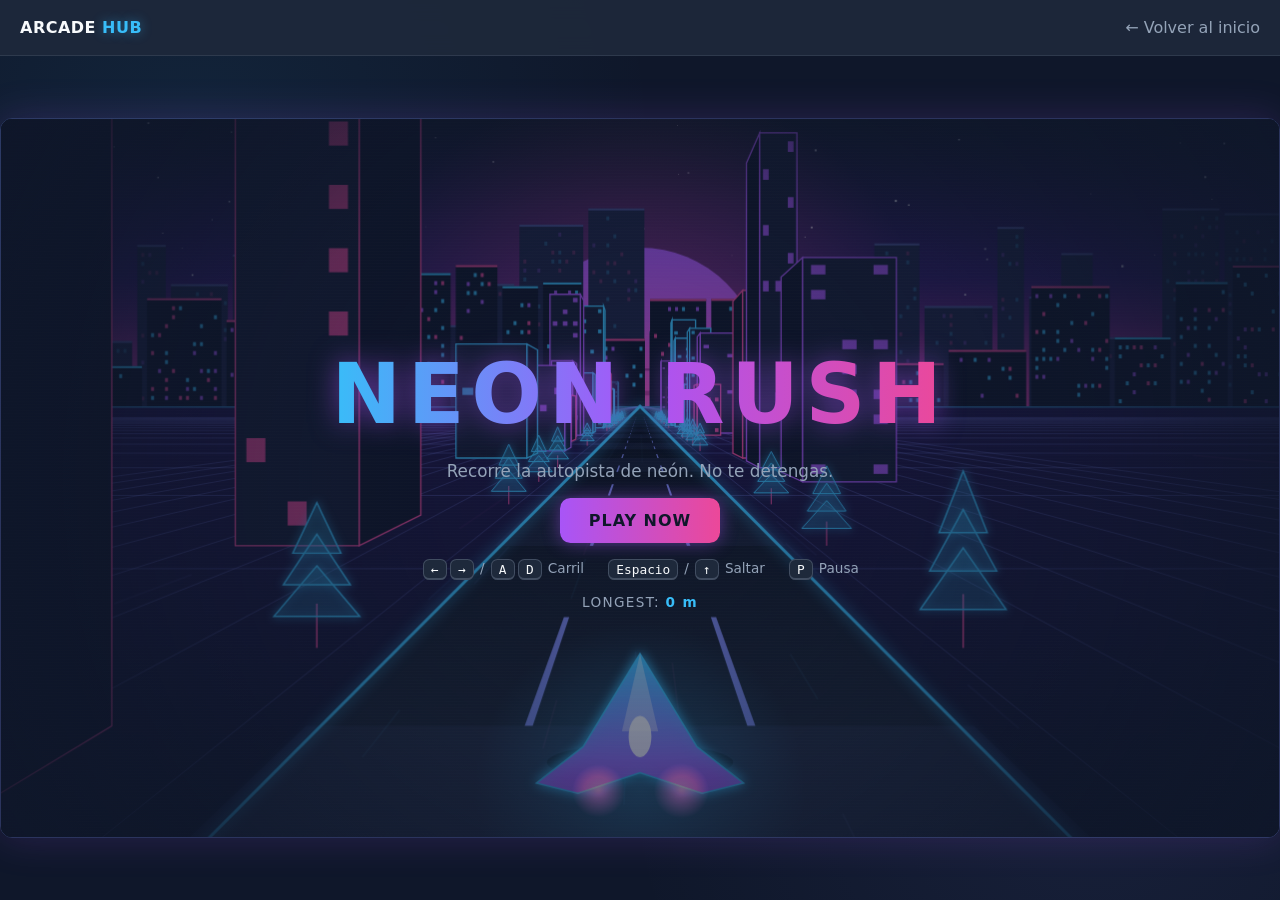
==== juego2.html @ 8e09e511 "v1 neon run corregir desbordamiento" ====
<!DOCTYPE html>
<html lang="es">
<head>
  <meta charset="UTF-8">
  <meta name="viewport" content="width=device-width, initial-scale=1, maximum-scale=1, user-scalable=no">
  <title>NEON RUSH</title>
  <link rel="stylesheet" href="css/juego2.css">
</head>
<body class="page-game1">

  <!-- Barra superior coherente con el sitio principal -->
  <nav class="arcade-navbar">
    <a class="navbar-brand" href="index.html">ARCADE <span class="brand-accent">HUB</span></a>
    <a class="nav-link" href="index.html">&larr; Volver al inicio</a>
  </nav>

  <main class="stage" id="stage" data-state="menu">
    <canvas id="game"></canvas>

    <!-- HUD -->
    <div class="hud" id="hud">
      <div class="hud-row"><span>DISTANCE</span><b id="hDist">0 m</b></div>
      <div class="hud-row"><span>LONGEST</span><b id="hBest">0 m</b></div>
      <div class="hud-row"><span>SPEED</span><b id="hSpeed">0 km/h</b></div>
      <div class="hud-row"><span>HOPS LEFT</span><b id="hHops" class="pips">◆◆◆</b></div>
    </div>

    <div class="toast" id="toast">SPEED UP</div>

    <!-- Pantalla inicial -->
    <section class="screen" id="menu">
      <h1 class="logo">NEON RUSH</h1>
      <p class="tagline">Recorre la autopista de neón. No te detengas.</p>
      <button class="btn-neon" id="btnPlay">PLAY NOW</button>
      <div class="help">
        <span><kbd>←</kbd><kbd>→</kbd> / <kbd>A</kbd><kbd>D</kbd> Carril</span>
        <span><kbd>Espacio</kbd> / <kbd>↑</kbd> Saltar</span>
        <span><kbd>P</kbd> Pausa</span>
      </div>
      <p class="record">LONGEST: <b id="mBest">0 m</b></p>
    </section>

    <!-- Pausa -->
    <section class="screen" id="pause">
      <h2 class="title">PAUSED</h2>
      <div class="btn-row">
        <button class="btn-neon" id="btnResume">RESUME</button>
        <button class="btn-ghost" id="btnMenu2">MAIN MENU</button>
      </div>
    </section>

    <!-- Game Over -->
    <section class="screen" id="over">
      <h2 class="title over">GAME OVER</h2>
      <div class="panel">
        <div class="hud-row"><span>DISTANCE</span><b id="oDist">0 m</b></div>
        <div class="hud-row"><span>LONGEST</span><b id="oBest">0 m</b></div>
        <p class="newrec" id="oNew">¡NUEVO RÉCORD!</p>
      </div>
      <div class="btn-row">
        <button class="btn-neon" id="btnRetry">TRY AGAIN</button>
        <button class="btn-ghost" id="btnMenu">MAIN MENU</button>
      </div>
    </section>

    <!-- Controles táctiles -->
    <div class="touch">
      <div class="touch-group">
        <button data-act="left" aria-label="Izquierda">◀</button>
        <button data-act="right" aria-label="Derecha">▶</button>
      </div>
      <button data-act="jump" class="jump" aria-label="Saltar">▲</button>
    </div>
  </main>

  <script src="js/juego2.js"></script>
</body>
</html>
---- css/juego2.css ----
/* ===== NEON RUSH · juego2.css =====
   Variables copiadas de style.css del sitio principal (identidad coherente) */
:root{
  --bg-main:#0F172A; --bg-surface:#1E293B;
  --text-primary:#F8FAFC; --text-muted:#94A3B8;
  --nav-h:56px;
}
*{box-sizing:border-box;margin:0}
html,body{height:100%}
body{
  background-color:var(--bg-main);color:var(--text-primary);
  font-family:system-ui,-apple-system,"Segoe UI",Roboto,sans-serif;
  display:flex;flex-direction:column;overflow:hidden;
  background-image:radial-gradient(circle at 15% 15%,rgba(56,189,248,.08),transparent 35%),
                   radial-gradient(circle at 85% 85%,rgba(129,140,248,.08),transparent 35%);
  -webkit-tap-highlight-color:transparent;user-select:none;
}
.arcade-navbar{
  height:var(--nav-h);flex:none;display:flex;align-items:center;justify-content:space-between;padding:0 1.25rem;
  background:rgba(30,41,59,.92);backdrop-filter:blur(10px);border-bottom:1px solid rgba(148,163,184,.15);
}
.navbar-brand{font-weight:800;letter-spacing:.5px;color:var(--text-primary);text-decoration:none}
.brand-accent{color:#38BDF8;text-shadow:0 0 12px rgba(56,189,248,.45)}
.nav-link{color:var(--text-muted);text-decoration:none;font-weight:500;transition:color .2s}
.nav-link:hover{color:#38BDF8}

/* Escenario: mantiene 16:9 sin deformar */
.stage{
  position:relative;margin:auto;aspect-ratio:16/9;overflow:hidden;
  width:min(100vw,calc((100vh - var(--nav-h)) * 16 / 9));
  width:min(100vw,calc((100dvh - var(--nav-h)) * 16 / 9));
  border:1px solid rgba(129,140,248,.25);border-radius:.75rem;
  box-shadow:0 0 40px rgba(168,85,247,.18);
}
@media (max-aspect-ratio:1/1){
  .stage{width:100vw;height:calc(100vh - var(--nav-h));height:calc(100dvh - var(--nav-h));aspect-ratio:auto;border-radius:0;border:0}
}
canvas{display:block;width:100%;height:100%}
.stage::after{
  content:"";position:absolute;inset:0;pointer-events:none;
  background:radial-gradient(ellipse at center,transparent 55%,rgba(15,23,42,.7)),
             repeating-linear-gradient(0deg,rgba(255,255,255,.015) 0 1px,transparent 1px 3px);
}

/* HUD */
.hud{
  position:absolute;top:12px;right:12px;z-index:3;min-width:150px;padding:.6rem .9rem;display:grid;gap:.3rem;
  background:rgba(30,41,59,.45);backdrop-filter:blur(8px);border:1px solid rgba(129,140,248,.35);border-radius:.75rem;
  opacity:0;transition:opacity .4s;pointer-events:none;
}
.stage[data-state="play"] .hud,.stage[data-state="pause"] .hud,.stage[data-state="crash"] .hud{opacity:1}
.hud-row{display:flex;justify-content:space-between;gap:1rem;align-items:baseline;font-variant-numeric:tabular-nums}
.hud-row span{font-size:.68rem;letter-spacing:.12em;color:var(--text-muted);font-weight:600}
.hud-row b{color:var(--text-primary);font-size:1rem;text-shadow:0 0 8px rgba(56,189,248,.5)}
.pips{color:#EC4899!important;letter-spacing:.1em}

/* Pantallas */
.screen{
  position:absolute;inset:0;z-index:4;display:flex;flex-direction:column;align-items:center;justify-content:center;gap:1.1rem;
  text-align:center;padding:1rem;background:radial-gradient(circle,rgba(15,23,42,.35),rgba(15,23,42,.8));
  opacity:0;visibility:hidden;transform:scale(.97);transition:opacity .45s,transform .45s,visibility .45s;
}
.stage[data-state="menu"] #menu,.stage[data-state="pause"] #pause,.stage[data-state="over"] #over{opacity:1;visibility:visible;transform:none}
.logo{
  font-size:clamp(2.2rem,9vw,5.2rem);font-weight:900;letter-spacing:.08em;
  background:linear-gradient(90deg,#38BDF8,#A855F7,#EC4899);-webkit-background-clip:text;background-clip:text;-webkit-text-fill-color:transparent;
  filter:drop-shadow(0 0 14px rgba(168,85,247,.55));
}
.title{font-size:clamp(1.8rem,6vw,3.4rem);font-weight:900;letter-spacing:.1em;color:#F8FAFC;text-shadow:0 0 18px rgba(129,140,248,.7)}
.title.over{background:linear-gradient(90deg,#A855F7,#EC4899);-webkit-background-clip:text;background-clip:text;-webkit-text-fill-color:transparent;filter:drop-shadow(0 0 14px rgba(236,72,153,.5))}
.tagline{color:var(--text-muted);font-size:clamp(.8rem,2vw,1.05rem)}
.btn-neon,.btn-ghost{font:inherit;font-weight:800;letter-spacing:.06em;cursor:pointer;border-radius:.65rem;padding:.8rem 1.8rem;transition:transform .15s,opacity .2s,box-shadow .2s}
.btn-neon{border:none;color:#0F172A;background:linear-gradient(90deg,#A855F7,#EC4899);box-shadow:0 0 18px rgba(168,85,247,.45)}
.btn-neon:hover{transform:scale(1.04);box-shadow:0 0 26px rgba(236,72,153,.55)}
.btn-ghost{background:rgba(30,41,59,.6);color:#38BDF8;border:1px solid rgba(56,189,248,.6)}
.btn-ghost:hover{transform:scale(1.04);box-shadow:0 0 16px rgba(56,189,248,.35)}
.btn-row{display:flex;gap:.8rem;flex-wrap:wrap;justify-content:center}
.help{display:flex;gap:.6rem 1.4rem;flex-wrap:wrap;justify-content:center;color:var(--text-muted);font-size:.85rem}
kbd{background:var(--bg-surface);border:1px solid rgba(148,163,184,.3);border-bottom-width:2px;border-radius:.4rem;padding:.1rem .45rem;margin:0 .1rem;color:var(--text-primary);font-size:.8rem}
.record{color:var(--text-muted);font-size:.85rem;letter-spacing:.1em}
.record b{color:#38BDF8}
.panel{min-width:min(280px,80%);display:grid;gap:.5rem;padding:1rem 1.4rem;background:rgba(30,41,59,.85);border:1px solid rgba(168,85,247,.45);border-radius:1rem;box-shadow:0 0 24px rgba(168,85,247,.2)}
.newrec{display:none;color:#EC4899;font-weight:800;letter-spacing:.1em;font-size:.85rem}
.newrec.on{display:block;animation:pulse 1s infinite}

/* Aviso de velocidad */
.toast{position:absolute;top:22%;left:0;right:0;text-align:center;z-index:3;font-size:clamp(1.4rem,5vw,2.6rem);font-weight:900;letter-spacing:.2em;
  color:#38BDF8;text-shadow:0 0 18px rgba(56,189,248,.8);opacity:0;pointer-events:none}
.toast.show{animation:toast 1.2s ease-out}
@keyframes toast{0%{opacity:0;transform:scale(.7)}20%{opacity:1;transform:scale(1.05)}80%{opacity:1}100%{opacity:0;transform:scale(1.2)}}
@keyframes pulse{50%{opacity:.5}}

/* Controles táctiles */
.touch{position:absolute;left:0;right:0;bottom:14px;z-index:5;display:none;justify-content:space-between;padding:0 16px;pointer-events:none}
.touch-group{display:flex;gap:14px}
.touch button{pointer-events:auto;width:68px;height:68px;border-radius:50%;font-size:1.5rem;color:#F8FAFC;cursor:pointer;
  background:rgba(30,41,59,.6);backdrop-filter:blur(6px);border:1px solid rgba(56,189,248,.6);box-shadow:0 0 14px rgba(56,189,248,.25);touch-action:none}
.touch button.jump{border-color:rgba(236,72,153,.7);box-shadow:0 0 14px rgba(236,72,153,.3)}
.touch button:active{transform:scale(.92);background:rgba(129,140,248,.45)}
@media (hover:none),(pointer:coarse),(max-width:820px){.stage[data-state="play"] .touch{display:flex}}
@media (max-width:600px){.help{font-size:.75rem}.hud{min-width:125px;padding:.45rem .65rem}}
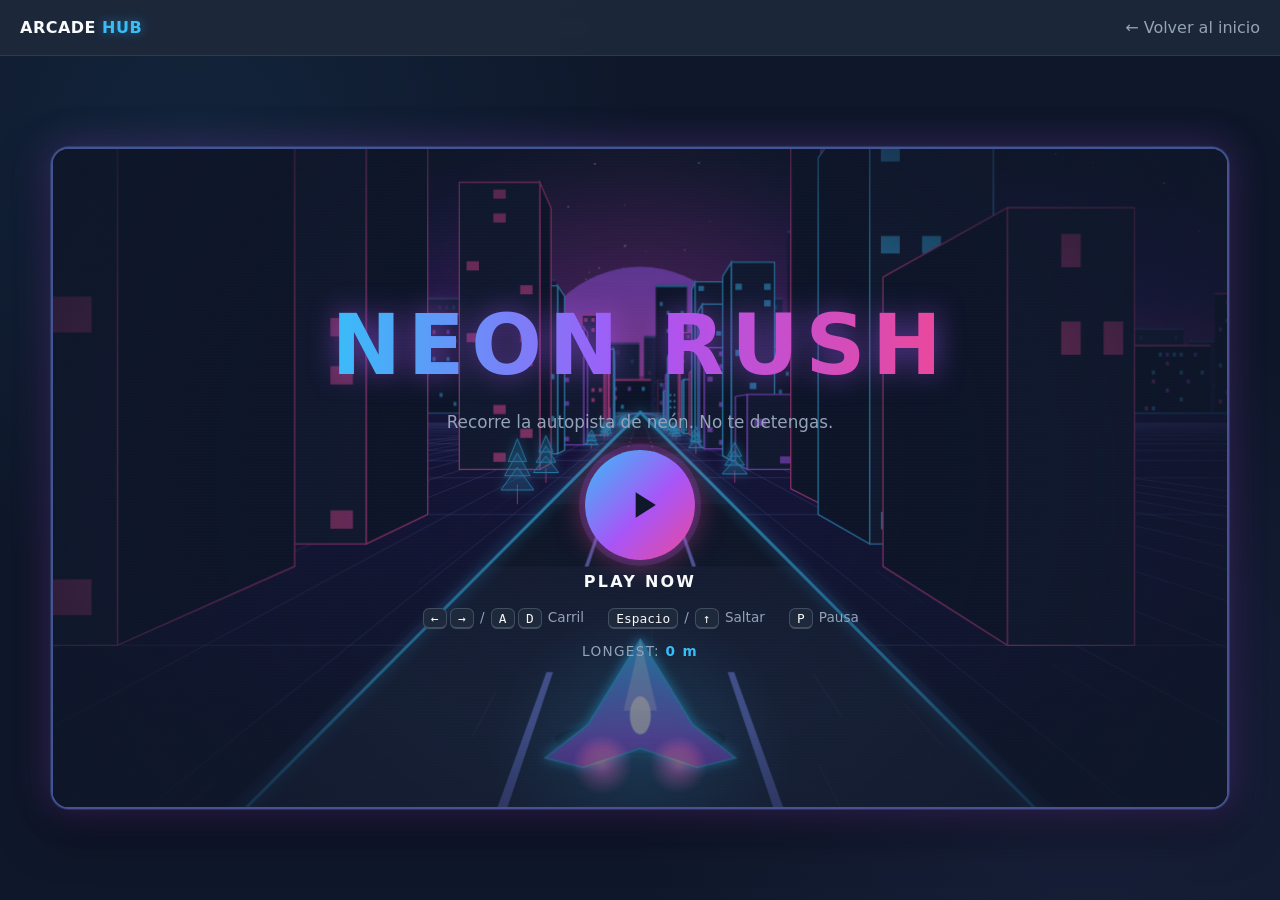
==== commit 17e7aba1: "Correccion de bugs" ====
--- a/juego2.html
+++ b/juego2.html
@@ -31,7 +31,10 @@
     <section class="screen" id="menu">
       <h1 class="logo">NEON RUSH</h1>
       <p class="tagline">Recorre la autopista de neón. No te detengas.</p>
-      <button class="btn-neon" id="btnPlay">PLAY NOW</button>
+      <button class="btn-play" id="btnPlay" aria-label="Play now">
+        <span class="play-circle"><svg viewBox="0 0 24 24" width="44" height="44" aria-hidden="true"><path d="M8 5v14l11-7z" fill="#0F172A"/></svg></span>
+        <span class="play-text">PLAY NOW</span>
+      </button>
       <div class="help">
         <span><kbd>←</kbd><kbd>→</kbd> / <kbd>A</kbd><kbd>D</kbd> Carril</span>
         <span><kbd>Espacio</kbd> / <kbd>↑</kbd> Saltar</span>
--- a/css/juego2.css
+++ b/css/juego2.css
@@ -1,5 +1,4 @@
-/* ===== NEON RUSH · juego2.css =====
-   Variables copiadas de style.css del sitio principal (identidad coherente) */
+/* ===== NEON RUSH · juego2.css ===== */
 :root{
   --bg-main:#0F172A; --bg-surface:#1E293B;
   --text-primary:#F8FAFC; --text-muted:#94A3B8;
@@ -24,18 +23,19 @@
 .nav-link{color:var(--text-muted);text-decoration:none;font-weight:500;transition:color .2s}
 .nav-link:hover{color:#38BDF8}
 
-/* Escenario: mantiene 16:9 sin deformar */
+/* Escenario: cuadro centrado con bordes, 16:9 sin deformar */
 .stage{
-  position:relative;margin:auto;aspect-ratio:16/9;overflow:hidden;
-  width:min(100vw,calc((100vh - var(--nav-h)) * 16 / 9));
-  width:min(100vw,calc((100dvh - var(--nav-h)) * 16 / 9));
-  border:1px solid rgba(129,140,248,.25);border-radius:.75rem;
-  box-shadow:0 0 40px rgba(168,85,247,.18);
+  position:relative;margin:auto;aspect-ratio:16/9;overflow:hidden;flex:none;
+  width:min(92vw,calc((100vh - var(--nav-h) - 56px) * 16 / 9));
+  width:min(92vw,calc((100dvh - var(--nav-h) - 56px) * 16 / 9));
+  background:#0F172A;border:2px solid rgba(129,140,248,.5);border-radius:1.1rem;
+  box-shadow:0 0 0 1px rgba(56,189,248,.18),0 0 38px rgba(168,85,247,.3),0 18px 50px rgba(0,0,0,.55);
 }
 @media (max-aspect-ratio:1/1){
-  .stage{width:100vw;height:calc(100vh - var(--nav-h));height:calc(100dvh - var(--nav-h));aspect-ratio:auto;border-radius:0;border:0}
+  .stage{width:94vw;height:calc(100vh - var(--nav-h) - 32px);height:calc(100dvh - var(--nav-h) - 32px);aspect-ratio:auto}
 }
-canvas{display:block;width:100%;height:100%}
+/* El canvas va absoluto: ya no puede agrandar el cuadro */
+canvas{position:absolute;inset:0;display:block;width:100%;height:100%}
 .stage::after{
   content:"";position:absolute;inset:0;pointer-events:none;
   background:radial-gradient(ellipse at center,transparent 55%,rgba(15,23,42,.7)),
@@ -98,4 +98,14 @@
 .touch button.jump{border-color:rgba(236,72,153,.7);box-shadow:0 0 14px rgba(236,72,153,.3)}
 .touch button:active{transform:scale(.92);background:rgba(129,140,248,.45)}
 @media (hover:none),(pointer:coarse),(max-width:820px){.stage[data-state="play"] .touch{display:flex}}
-@media (max-width:600px){.help{font-size:.75rem}.hud{min-width:125px;padding:.45rem .65rem}}+@media (max-width:600px){.help{font-size:.75rem}.hud{min-width:125px;padding:.45rem .65rem}}
+
+/* Botón PLAY grande */
+.btn-play{background:none;border:0;color:#F8FAFC;cursor:pointer;display:flex;flex-direction:column;align-items:center;gap:.7rem;font:inherit;font-weight:800;letter-spacing:.14em}
+.play-circle{width:clamp(76px,14vw,110px);aspect-ratio:1;border-radius:50%;display:grid;place-items:center;padding-left:.35rem;
+  background:linear-gradient(135deg,#38BDF8,#A855F7 55%,#EC4899);box-shadow:0 0 0 6px rgba(168,85,247,.18),0 0 30px rgba(236,72,153,.55);
+  animation:ring 1.8s ease-in-out infinite;transition:transform .15s}
+.btn-play:hover .play-circle{transform:scale(1.08)}
+.btn-play:active .play-circle{transform:scale(.95)}
+.btn-play:focus-visible .play-circle{outline:2px solid #F8FAFC;outline-offset:4px}
+@keyframes ring{50%{box-shadow:0 0 0 14px rgba(168,85,247,.08),0 0 44px rgba(56,189,248,.55)}}
